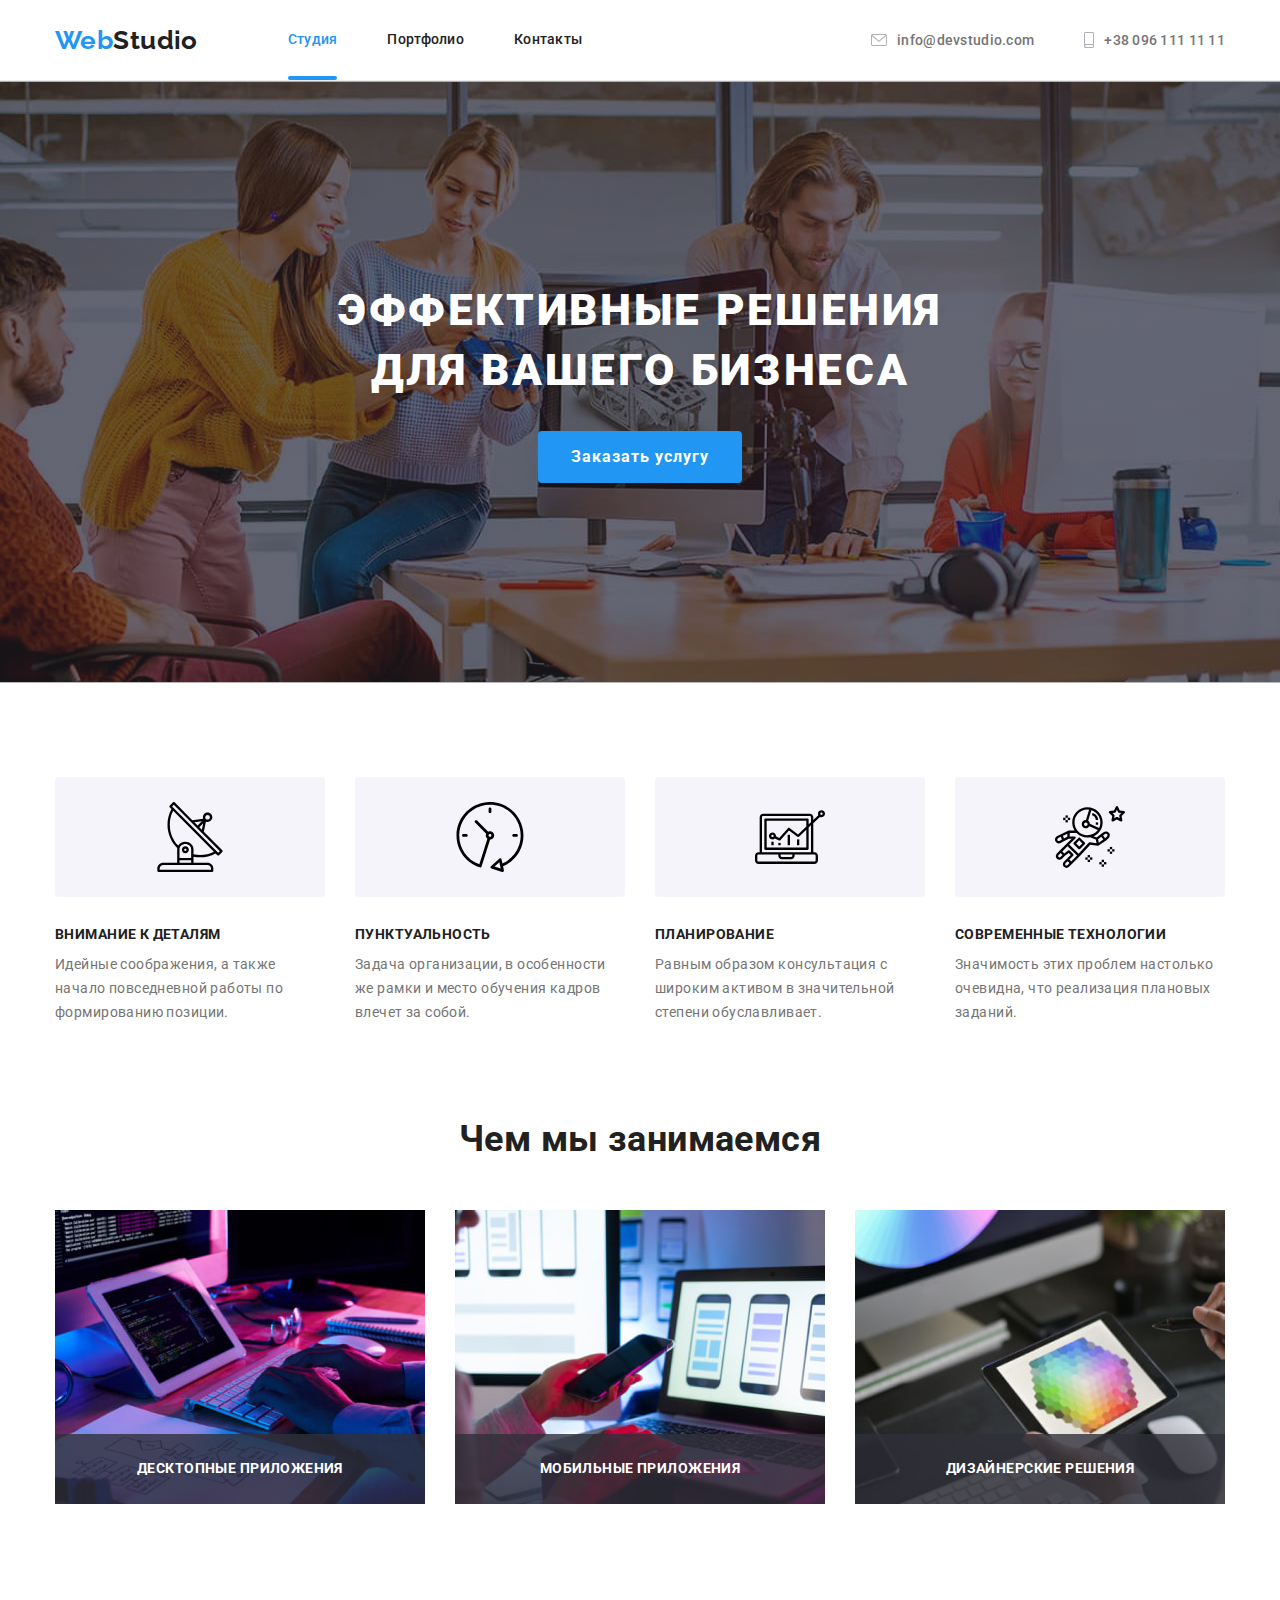
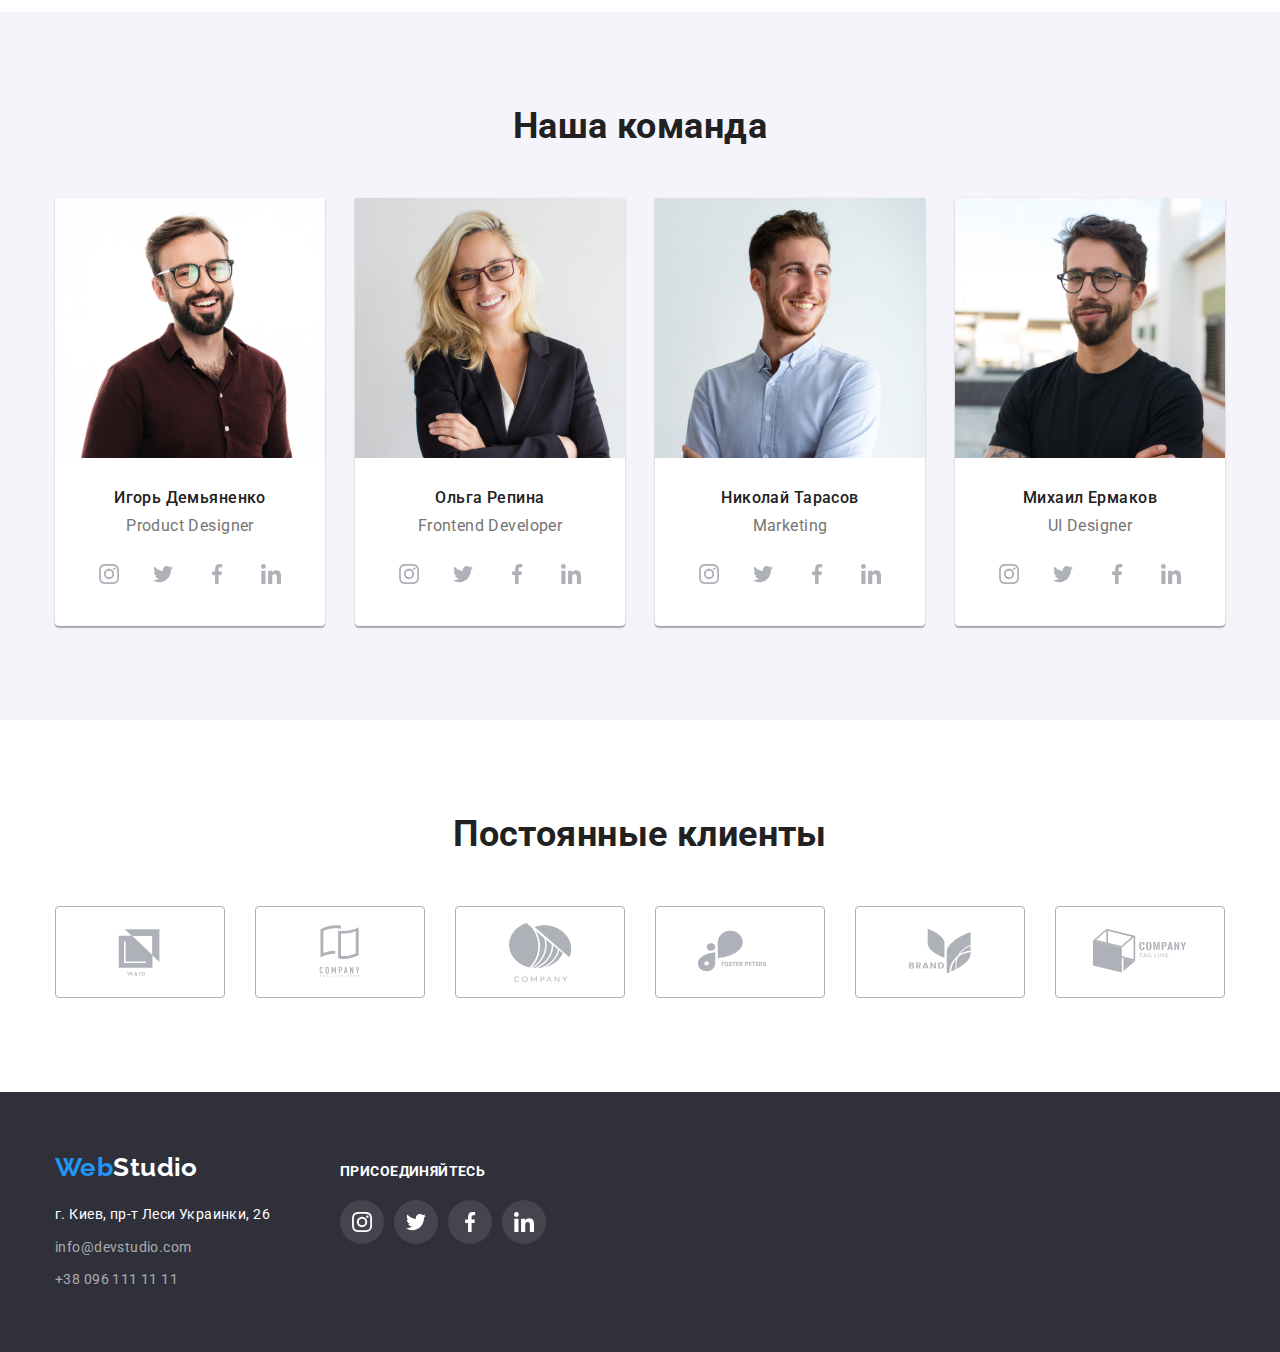
==== index.html @ e1a00e87 "Initial commit" ====
<!DOCTYPE html>
<html lang="ru">
  <head>
    <meta charset="UTF-8" />
    <meta http-equiv="X-UA-Compatible" content="IE=edge" />
    <meta name="viewport" content="width=device-width, initial-scale=1.0" />
    <title lang="en">WebStudio</title>

    <link rel="preconnect" href="https://fonts.googleapis.com" />
    <link rel="preconnect" href="https://fonts.gstatic.com" crossorigin />
    <link
      href="https://fonts.googleapis.com/css2?family=Oleo+Script&family=Raleway:wght@700&family=Roboto:wght@400;500;700;900&display=swap"
      rel="stylesheet"
    />
    <link
      rel="stylesheet"
      href="https://cdnjs.cloudflare.com/ajax/libs/modern-normalize/1.0.0/modern-normalize.min.css"
    />
    <link rel="stylesheet" href="./css/styles.css" />
  </head>
  <body class="page">
    <!----------------------------navigation---------------------------->
    <header class="header">
      <div class="container heder-container">
        <nav class="main-nav">
          <a class="logo slide-bck-center" href="./index.html">
            Web<span class="logo-nav">Studio</span></a
          >
          <ul class="site-nav">
            <li class="item">
              <a class="link current" href="./index.html">Студия</a>
            </li>
            <li class="item">
              <a class="link" href="./portfolio.html">Портфолио</a>
            </li>
            <li class="item">
              <a class="link" href="">Контакты</a>
            </li>
          </ul>
        </nav>

        <ul class="auth-nav">
          <li class="item">
            <a class="list" href="mailto:info@devstudio.com">
              <svg class="contact-icon" width="16" height="12">
                <use href="./images/sprite.svg#envelope"></use></svg
              >info@devstudio.com</a
            >
          </li>
          <li class="item">
            <a class="list" href="tel:380961111111">
              <svg class="contact-icon" width="10" height="16">
                <use href="./images/sprite.svg#smartphone"></use></svg
              >+38 096 111 11 11</a
            >
          </li>
        </ul>
      </div>
    </header>

    <main>
      <!--------------------------------hero---------------------------->
      <section class="hero">
        <h1 class="hero-title">Эффективные решения для вашего бизнеса</h1>
        <button class="button-primary" type="button" data-modal-open>Заказать услугу</button>
        <div class="backdrop is-hidden" data-modal>
          <div class="modal-wraper">
            <button class="modal-btn" data-modal-close>
              <svg class="modal-icon" width="18" height="18">
                <use href="./images/sprite.svg#modal-icon"></use>
              </svg>
            </button>
            <!-- <form class="modal-form" action=""></form> -->
          </div>
        </div>
      </section>
      <!------------------------------ особенности ---------------->
      <section class="section-specifics">
        <div class="container">
          <h2 class="visually-hidden">наши особенности</h2>
          <ul class="section-list">
            <li>
              <div class="specifics-card">
                <svg class="specifics-img" width="70" height="70">
                  <use href="./images/sprite.svg#antenna"></use>
                </svg>
              </div>
              <h3 class="section-title">Внимание к деталям</h3>
              <p class="text">
                Идейные соображения, а также начало повседневной работы по формированию позиции.
              </p>
            </li>
            <li>
              <div class="specifics-card">
                <svg class="specifics-img" width="70" height="70">
                  <use href="./images/sprite.svg#clock"></use>
                </svg>
              </div>
              <h3 class="section-title">Пунктуальность</h3>
              <p class="text">
                Задача организации, в особенности же рамки и место обучения кадров влечет за собой.
              </p>
            </li>
            <li>
              <div class="specifics-card">
                <svg class="specifics-img" width="70" height="70">
                  <use href="./images/sprite.svg#diagram"></use>
                </svg>
              </div>
              <h3 class="section-title">Планирование</h3>
              <p class="text">
                Равным образом консультация с широким активом в значительной степени обуславливает.
              </p>
            </li>
            <li>
              <div class="specifics-card">
                <svg class="specifics-img" width="70" height="70">
                  <use href="./images/sprite.svg#astronaut"></use>
                </svg>
              </div>
              <h3 class="section-title">Современные технологии</h3>
              <p class="text">
                Значимость этих проблем настолько очевидна, что реализация плановых заданий.
              </p>
            </li>
          </ul>
        </div>
      </section>
      <!---------------------------section "чим займаємось"---------------->
      <section class="section">
        <div class="container">
          <h2 class="title">Чем мы занимаемся</h2>

          <ul class="item-gallery">
            <li class="li-gallery">
              <img
                src="./images/what-are-we-doing/box-1.jpg"
                alt="внимательная работа"
                width="370"
                height="294"
              />
              <p class="caption">Десктопные приложения</p>
            </li>
            <li class="li-gallery">
              <img
                src="./images/what-are-we-doing/box-2.jpg"
                alt="планирование"
                width="370"
                height="294"
              />
              <p class="caption">Мобильные приложения</p>
            </li>
            <li class="li-gallery">
              <img
                src="./images/what-are-we-doing/box-3.jpg"
                alt="Современные технологии"
                width="370"
                height="294"
              />
              <p class="caption">Дизайнерские решения</p>
            </li>
          </ul>
        </div>
      </section>
      <!-------------------------------section team--------------------------->
      <section class="section-team">
        <div class="container">
          <h2 class="title">Наша команда</h2>
          <ul class="team-list">
            <li class="team-item">
              <img
                class="img"
                src="./images/team/product-designer.jpg"
                alt="дизайнер продукта"
                width="270"
                height="260"
              />
              <div class="team-text">
                <h3 class="team">Игорь Демьяненко</h3>
                <p class="text" lang="en">Product Designer</p>
                <ul class="socials-list">
                  <li class="socials-item">
                    <a
                      class="socials-link"
                      href=""
                      target="_blank"
                      rel="noopener noreferrer"
                      aria-label="иконка instagram"
                    >
                      <svg class="socials-icon" width="20" height="20">
                        <use href="./images/sprite.svg#instagram"></use>
                      </svg>
                    </a>
                  </li>
                  <li class="socials-item">
                    <a
                      class="socials-link"
                      href=""
                      rel="noopener noreferrer"
                      aria-label="иконка twitter"
                    >
                      <svg class="socials-icon" width="20" height="20">
                        <use href="./images/sprite.svg#twitter"></use>
                      </svg>
                    </a>
                  </li>
                  <li class="socials-item">
                    <a
                      class="socials-link"
                      href=""
                      rel="noopener noreferrer"
                      aria-label="иконка facebook"
                    >
                      <svg class="socials-icon" width="20" height="20">
                        <use href="./images/sprite.svg#facebook"></use>
                      </svg>
                    </a>
                  </li>
                  <li class="socials-item">
                    <a
                      class="socials-link"
                      href=""
                      rel="noopener noreferrer"
                      aria-label="иконка linkedin"
                    >
                      <svg class="socials-icon" width="20" height="20">
                        <use href="./images/sprite.svg#linkedin"></use>
                      </svg>
                    </a>
                  </li>
                </ul>
              </div>
            </li>
            <li class="team-item">
              <img
                class="img"
                src="./images/team/frontend-developer.jpg"
                alt="фронтенд-разработчик"
                width="270"
                height="260"
              />
              <div class="team-text">
                <h3 class="team">Ольга Репина</h3>
                <p class="text" lang="en">Frontend Developer</p>
                <ul class="socials-list">
                  <li class="socials-item">
                    <a
                      class="socials-link"
                      href=""
                      target="_blank"
                      rel="noopener noreferrer"
                      aria-label="иконка instagram"
                    >
                      <svg class="socials-icon" width="20" height="20">
                        <use href="./images/sprite.svg#instagram"></use>
                      </svg>
                    </a>
                  </li>
                  <li class="socials-item">
                    <a
                      class="socials-link"
                      href=""
                      rel="noopener noreferrer"
                      aria-label="иконка twitter"
                    >
                      <svg class="socials-icon" width="20" height="20">
                        <use href="./images/sprite.svg#twitter"></use>
                      </svg>
                    </a>
                  </li>
                  <li class="socials-item">
                    <a
                      class="socials-link"
                      href=""
                      rel="noopener noreferrer"
                      aria-label="иконка facebook"
                    >
                      <svg class="socials-icon" width="20" height="20">
                        <use href="./images/sprite.svg#facebook"></use>
                      </svg>
                    </a>
                  </li>
                  <li class="socials-item">
                    <a
                      class="socials-link"
                      href=""
                      rel="noopener noreferrer"
                      aria-label="иконка linkedin"
                    >
                      <svg class="socials-icon" width="20" height="20">
                        <use href="./images/sprite.svg#linkedin"></use>
                      </svg>
                    </a>
                  </li>
                </ul>
              </div>
            </li>
            <li class="team-item">
              <img
                class="img"
                src="./images/team/marketing.jpg"
                alt="маркетолог"
                width="270"
                height="260"
              />
              <div class="team-text">
                <h3 class="team">Николай Тарасов</h3>
                <p class="text" lang="en">Marketing</p>
                <ul class="socials-list">
                  <li class="socials-item">
                    <a
                      class="socials-link"
                      href=""
                      target="_blank"
                      rel="noopener noreferrer"
                      aria-label="иконка instagram"
                    >
                      <svg class="socials-icon" width="20" height="20">
                        <use href="./images/sprite.svg#instagram"></use>
                      </svg>
                    </a>
                  </li>
                  <li class="socials-item">
                    <a
                      class="socials-link"
                      href=""
                      rel="noopener noreferrer"
                      aria-label="иконка twitter"
                    >
                      <svg class="socials-icon" width="20" height="20">
                        <use href="./images/sprite.svg#twitter"></use>
                      </svg>
                    </a>
                  </li>
                  <li class="socials-item">
                    <a
                      class="socials-link"
                      href=""
                      rel="noopener noreferrer"
                      aria-label="иконка facebook"
                    >
                      <svg class="socials-icon" width="20" height="20">
                        <use href="./images/sprite.svg#facebook"></use>
                      </svg>
                    </a>
                  </li>
                  <li class="socials-item">
                    <a
                      class="socials-link"
                      href=""
                      rel="noopener noreferrer"
                      aria-label="иконка linkedin"
                    >
                      <svg class="socials-icon" width="20" height="20">
                        <use href="./images/sprite.svg#linkedin"></use>
                      </svg>
                    </a>
                  </li>
                </ul>
              </div>
            </li>
            <li class="team-item">
              <img
                class="img"
                src="./images/team/ul-designer.jpg"
                alt="дизайнер"
                width="270"
                height="260"
              />
              <div class="team-text">
                <h3 class="team">Михаил Ермаков</h3>
                <p class="text" lang="en">UI Designer</p>
                <ul class="socials-list">
                  <li class="socials-item">
                    <a
                      class="socials-link"
                      href=""
                      target="_blank"
                      rel="noopener noreferrer"
                      aria-label="иконка instagram"
                    >
                      <svg class="socials-icon" width="20" height="20">
                        <use href="./images/sprite.svg#instagram"></use>
                      </svg>
                    </a>
                  </li>
                  <li class="socials-item">
                    <a
                      class="socials-link"
                      href=""
                      rel="noopener noreferrer"
                      aria-label="иконка twitter"
                    >
                      <svg class="socials-icon" width="20" height="20">
                        <use href="./images/sprite.svg#twitter"></use>
                      </svg>
                    </a>
                  </li>
                  <li class="socials-item">
                    <a
                      class="socials-link"
                      href=""
                      rel="noopener noreferrer"
                      aria-label="иконка facebook"
                    >
                      <svg class="socials-icon" width="20" height="20">
                        <use href="./images/sprite.svg#facebook"></use>
                      </svg>
                    </a>
                  </li>
                  <li class="socials-item">
                    <a
                      class="socials-link"
                      href=""
                      rel="noopener noreferrer"
                      aria-label="иконка linkedin"
                    >
                      <svg class="socials-icon" width="20" height="20">
                        <use href="./images/sprite.svg#linkedin"></use>
                      </svg>
                    </a>
                  </li>
                </ul>
              </div>
            </li>
          </ul>
        </div>
      </section>
      <!------------------------- Постінй КЛІЄНТИ --------------->
      <section class="section-partners">
        <div class="container">
          <p class="title">Постоянные клиенты</p>

          <ul class="list company">
            <li class="partners">
              <a
                class="company-link"
                href=""
                target="_blank"
                rel="noopener noreferrer"
                aria-label="иконка YA & CO"
              >
                <svg class="socials-icon" width="106" height="60">
                  <use href="./images/sprite.svg#ya-co"></use>
                </svg>
              </a>
            </li>
            <li class="partners">
              <a
                class="company-link"
                href=""
                target="_blank"
                rel="noopener noreferrer"
                aria-label="иконка companu"
              >
                <svg class="socials-icon" width="106" height="60">
                  <use href="./images/sprite.svg#company"></use>
                </svg>
              </a>
            </li>
            <li class="partners">
              <a
                class="company-link"
                href=""
                target="_blank"
                rel="noopener noreferrer"
                aria-label="иконка foster-peters"
              >
                <svg class="socials-icon" width="106" height="60">
                  <use href="./images/sprite.svg#group"></use>
                </svg>
              </a>
            </li>
            <li class="partners">
              <a
                class="company-link"
                href=""
                target="_blank"
                rel="noopener noreferrer"
                aria-label="иконка brand"
              >
                <svg class="socials-icon" width="106" height="60">
                  <use href="./images/sprite.svg#foster-peters"></use>
                </svg>
              </a>
            </li>
            <li class="partners">
              <a
                class="company-link"
                href=""
                target="_blank"
                rel="noopener noreferrer"
                aria-label="иконка company-tag-line"
              >
                <svg class="socials-icon" width="106" height="60">
                  <use href="./images/sprite.svg#brand"></use>
                </svg>
              </a>
            </li>
            <li class="partners">
              <a
                class="company-link"
                href=""
                target="_blank"
                rel="noopener noreferrer"
                aria-label="иконка instagram"
              >
                <svg class="socials-icon" width="106" height="60">
                  <use href="./images/sprite.svg#company-tag-line"></use>
                </svg>
              </a>
            </li>
          </ul>
        </div>
      </section>
    </main>
    <!-----------------------------------footer--------------------------->
    <footer class="footer">
      <div class="container footer-container">
        <div>
          <a class="logo" href="./index.html"> Web<span class="logo-footer">Studio</span></a>
          <address>г. Киев, пр-т Леси Украинки, 26</address>
          <ul class="list-footer">
            <li><a class="list" href="mailto:info@devstudio.com">info@devstudio.com</a></li>
            <li><a class="list" href="tel:380961111111">+38 096 111 11 11</a></li>
          </ul>
        </div>

        <div class="conect">
          <p class="footer-text">присоединяйтесь</p>
          <ul class="footer-socials list">
            <li class="socials">
              <a
                class="footer-link"
                href=""
                target="_blank"
                rel="noopener noreferrer"
                aria-label="иконка instagram"
              >
                <svg class="socials-icon" width="20" height="20">
                  <use href="./images/sprite.svg#instagram"></use>
                </svg>
              </a>
            </li>
            <li class="socials">
              <a
                class="footer-link"
                href=""
                target="_blank"
                rel="noopener noreferrer"
                aria-label="иконка twitter"
              >
                <svg class="socials-icon" width="20" height="20">
                  <use href="./images/sprite.svg#twitter"></use>
                </svg>
              </a>
            </li>
            <li class="socials">
              <a
                class="footer-link"
                href=""
                target="_blank"
                rel="noopener noreferrer"
                aria-label="иконка facebook"
              >
                <svg class="socials-icon" width="20" height="20">
                  <use href="./images/sprite.svg#facebook"></use>
                </svg>
              </a>
            </li>
            <li class="socials">
              <a
                class="footer-link"
                href=""
                target="_blank"
                rel="noopener noreferrer"
                aria-label="иконка linkedin"
              >
                <svg class="socials-icon" width="20" height="20">
                  <use href="./images/sprite.svg#linkedin"></use>
                </svg>
              </a>
            </li>
          </ul>
        </div>
      </div>
    </footer>

    <script src="./js/modal.js"></script>
  </body>
</html>
---- css/styles.css ----
:root {
  --primary-text-calor: #757575;
  --title-text-calor: #212121;
  --accent-color: #2196f3;
  --primary-white-color: #ffffff;
  --color-bg-hero: #2f303a;
  --icon: #afb1b8;
  --icon-last: #ffffff;
}

body {
  font-family: Roboto, serif;
  background-color: var(--primary-white-color);
  color: var(--primary-text-calor);
  font-size: 14px;
  line-height: 1.71;
  /* or 24px */
  letter-spacing: 0.03em;
}

.container {
  width: 1200px;
  padding-left: 15px;
  padding-right: 15px;
  margin-left: auto;
  margin-right: auto;
}

h1,
h2,
h3,
h4,
h5,
h6,
p {
  margin-top: 0px;
  margin-bottom: 0px;
}
.visually-hidden {
  position: absolute;
  width: 1px;
  height: 1px;
  margin: -1px;
  border: 0;
  padding: 0;

  white-space: nowrap;
  clip-path: inset(100%);
  clip: rect(0 0 0 0);
  overflow: hidden;
}
img {
  display: block;
  max-width: 100%;
}
button {
  font-family: inherit;
  font-weight: 500;
  font-size: 16px;
  line-height: 1.62;
  text-align: center;
  letter-spacing: 0.03em;
  color: var(--title-text-calor);
}

.section {
  margin-left: auto;
  margin-right: auto;
  padding-top: 94px;
  padding-bottom: 94px;
}
.title {
  color: var(--title-text-calor);
}

.link {
  color: var(--title-text-calor);
  text-decoration: none;
  list-style: none;
}
.link:hover,
.link:focus {
  color: var(--accent-color);

  transition: color 250ms ease-out;
}

/*------------------------------------logo-----------------------------*/
.header {
  max-width: 1600px;
  margin-left: auto;
  margin-right: auto;
  border-bottom: 1px solid#ECECEC;
}
.heder-container {
  display: flex;
  align-items: center;
}
.main-nav {
  display: flex;
  align-items: center;
}

.link.current {
  position: relative;
}

.link.current::after {
  position: absolute;
  bottom: 0px;
  left: 0px;
  content: '';
  display: block;
  width: 100%;
  height: 4px;
  border-radius: 2px;
  background-color: var(--accent-color);
}

.logo {
  margin-right: 90px;

  color: var(--accent-color);
  font-family: 'Raleway';
  font-weight: 700;
  font-size: 26px;
  line-height: 1.19;
  text-decoration: none;
}
.logo-nav {
  color: var(--title-text-calor);
}
/*------------------------------site-nav list--------------------------*/

.site-nav,
.auth-nav {
  display: flex;
  padding-left: 0px;
  margin-top: 0px;
  margin-bottom: 0px;
  list-style: none;
}

.site-nav .item + .item {
  margin-left: 50px;
}
.site-nav .link {
  display: block;
  padding-top: 32px;
  padding-bottom: 32px;
  transition: color 250ms cubic-bezier(0.4, 0, 0.2, 1);
}

.auth-nav {
  margin-left: auto;
}

.auth-nav .list {
  display: block;
  padding-top: 32px;
  padding-bottom: 32px;
}

.auth-nav .item + .item {
  margin-left: 50px;
}

.site-nav .link.current {
  color: var(--accent-color);
}

.site-nav,
.link {
  font-weight: 500;
  font-size: 14px;
  line-height: 1.14;
  letter-spacing: 0.02em;
}
/*------------------------------auth-nav list------------------------*/

.auth-nav .list {
  display: flex;
  align-items: center;
  margin-top: 0px;
  margin-bottom: 0px;

  align-items: center;
  font-weight: 500;
  line-height: 16px;
  letter-spacing: 0.02em;
  color: var(--primary-text-calor);
}

.list:hover,
.list:focus {
  color: var(--accent-color);

  transition: color 250ms ease-out;
}

.list:hover .contact-icon,
.list:focus .contact-icon {
  fill: var(--accent-color);

  transition: color 250ms;
}

.contact-heder {
  display: flex;
  align-items: center;
}
.contact-heder:hover,
.contact-heder:focus {
  fill: var(--accent-color);
}

.contact-icon {
  fill: var(--icon);
  margin-right: 10px;
  transition: fill 250ms cubic-bezier(0.4, 0, 0.2, 1);
}

/*-----------------------------------"hero"----------------------------*/
.hero {
  max-width: 1600px;
  background-image: linear-gradient(rgba(47, 48, 58, 0.4), rgba(47, 48, 58, 0.4)),
    url(../images/hero-fon.jpg);
  background-repeat: no-repeat;

  background-position: center;
  margin-left: auto;
  margin-right: auto;

  /* background-color: var(--color-bg-hero); */
  padding-top: 200px;
  padding-bottom: 200px;
  text-align: center;
}

.hero-title {
  margin-left: auto;
  margin-right: auto;
  width: 700px;
  margin-bottom: 30px;

  color: var(--primary-white-color);
  font-weight: 900;
  font-size: 44px;
  line-height: 1.36;
  letter-spacing: 0.06em;
  text-transform: uppercase;
}

.button-primary {
  border: 1px solid transparent;
  border-radius: 4px;
  padding: 10px 32px;
  display: inline-block;
  min-width: 200px;

  font-style: 400;
  font-weight: 700;
  line-height: 1.88;
  letter-spacing: 0.06em;
  cursor: pointer;

  background-color: var(--accent-color);
  color: var(--primary-white-color);
}

.button-primary:hover,
.button-primary:focus {
  background-color: rgba(24, 140, 232, 100%);
}

/* -----------------------------------MODAL FORM-------------------------------- */
.backdrop {
  position: fixed;
  top: 0;
  left: 0;
  width: 100%;
  height: 100%;
  z-index: 10;

  background-color: rgba(0, 0, 0, 0.2);
  transition: opacity 500ms cubic-bezier(0.4, 0, 0.2, 1),
    visibility 500ms cubic-bezier(0.4, 0, 0.2, 1);
}

.backdrop.is-hidden {
  opacity: 0;
  pointer-events: none;
  visibility: hidden;
}

.modal-wraper {
  position: absolute;
  transform: translate(-50%, -50%);
  top: 50%;
  left: 50%;

  background-color: var(--primary-white-color);
  width: 528px;
  height: 581px;
  box-shadow: 0px 1px 3px rgba(0, 0, 0, 0.12), 0px 1px 1px rgba(0, 0, 0, 0.14),
    0px 2px 1px rgba(0, 0, 0, 0.2);
  border-radius: 4px;
}

.modal-btn {
  display: flex;
  justify-content: center;
  align-items: center;
  position: absolute;
  top: 8px;
  right: 8px;
  width: 30px;
  height: 30px;

  border-radius: 50%;
  cursor: pointer;
  background-color: transparent;
  border: 1px solid rgba(0, 0, 0, 0.1);
  fill: #000000;
}

.backdrop.is-hidden .modal-wraper {
  transform: translate(-50%, -50%) scale(0.4);
  opacity: 0;
  transition: 250ms;
}

.backdrop.modal-wraper {
  transform: translate(-50%, -50%) scale(1);
  opacity: 1;
  transition: 250ms;
}

.rotate-scale-up {
  -webkit-animation: rotate-scale-up 0.65s linear both;
  animation: rotate-scale-up 0.65s linear both;
}

.modal-wraper {
  transform: translate(-50%, -50%) scale(1);
}

/* ---------------------------------saction "особенности"------------------------ */

.section-partners {
  max-width: 1600px;
  margin-left: auto;
  margin-right: auto;
  padding-top: 94px;
  padding-bottom: 94px;
}
.specifics-card {
  display: flex;
  justify-content: center;
  align-items: center;
  height: 120px;
  background-color: #f5f4fa;
  border-radius: 4px;
  margin-bottom: 30px;
}

.specifics-list:not(:last-child) {
  margin-right: 30px;
}

/*--------------------------------------- ICON up--------------------------- */

.section-specifics {
  padding-top: 94px;
}
.section-list {
  display: flex;
  padding-left: 0px;
  padding-right: 0px;

  list-style: none;
  margin-top: 0px;
  margin-bottom: 0px;
}
.section-list li {
  width: 270px;
}

.section-list li + li {
  margin-left: 30px;
}
.section-title {
  margin-bottom: 10px;

  color: var(--title-text-calor);
  font-weight: 700;
  font-size: 14px;
  line-height: 1.14;
  text-transform: uppercase;
}
/*----------------------------section "чим займаємось"--------------------*/
.item-gallery {
  display: flex;
  justify-content: center;
  list-style: none;
  padding-left: 0px;
}

.item-gallery li:not(:last-child) {
  margin-right: 30px;
}

.li-gallery {
  position: relative;
}

.caption {
  position: absolute;
  left: 0;
  bottom: 0;

  display: flex;
  align-items: center;
  justify-content: center;

  width: 100%;
  height: 70px;
  font-weight: 700;
  line-height: 1.14;
  text-transform: uppercase;

  color: #fff;
  background-color: rgba(47, 48, 58, 0.8);
}

.gallery .img {
  position: relative;
}

/*-------------------------------section "team"------------------------ */

.section-team {
  max-width: 1600px;
  margin-left: auto;
  margin-right: auto;
  padding-top: 94px;
  padding-bottom: 94px;
  background-color: #f5f4fa;
}

.title {
  margin-bottom: 50px;

  font-weight: 700;
  font-size: 36px;
  line-height: 1.16;
  text-align: center;
}
.team-list {
  display: flex;
  list-style: none;
  margin-top: 0px;
  margin-bottom: 0px;
  padding-left: 0px;
}

.team-list .team-item {
  width: 270px;
  background: var(--primary-white-color);

  box-shadow: 0px 1px 3px rgba(0, 0, 0, 0.12), 0px 1px 1px rgba(0, 0, 0, 0.14),
    0px 2px 1px rgba(0, 0, 0, 0.2);
  border-radius: 0px 0px 4px 4px;
}

.team-list .team-item + .team-item {
  margin-left: 30px;
}
.team-text {
  padding-top: 30px;
  padding-bottom: 30px;
}

.team {
  margin-bottom: 10px;
  color: var(--title-text-calor);
  font-weight: 500;
  font-size: 16px;
  line-height: 1.19;
  text-align: center;
}
.section-team .text {
  margin-bottom: 16px;

  font-size: 16px;
  line-height: 1.18;
  text-align: center;
}
/* ------------------------------ICON TEAM---------------------------------- */
.socials-list {
  padding: 0;
  display: flex;
  justify-content: center;
  align-items: center;
  list-style: none;
}
.socials-link {
  display: flex;
  justify-content: center;
  align-items: center;

  width: 44px;
  height: 44px;
  border-radius: 50%;
  transition: background-color 250ms cubic-bezier(0.4, 0, 0.2, 1);
}
.socials-item:not(:last-child) {
  margin-right: 10px;
}

.socials-link:hover,
.socials-link:focus {
  background-color: var(--accent-color);
}

.socials-link:hover .socials-icon,
.socials-link:focus .socials-icon {
  fill: var(--icon-last);
}
.socials-icon {
  fill: var(--icon);
  transition: fill 250ms cubic-bezier(0.4, 0, 0.2, 1);
}

/*------------------------- ПОСТОЯННЫЕ КЛИЕНТЫ -------------------------*/
.section-partners {
  max-width: 1600px;
  margin-left: auto;
  margin-right: auto;
  padding-top: 94px;
  padding-bottom: 94px;
}

.list.company {
  display: flex;
  justify-content: center;
  align-items: center;
}

.partners:not(:last-child) {
  margin-right: 30px;
}

.company-link {
  display: flex;
  justify-content: center;
  align-items: center;

  width: 170px;
  height: 92px;
  border: 1px solid var(--icon);
  border-radius: 4px;
  transition: border 250ms cubic-bezier(0.4, 0, 0.2, 1);
}

.company-link:hover .socials-icon,
.company-link:focus .socials-icon {
  fill: var(--accent-color);
}

.company-link:hover,
.company-link:focus {
  border: 1px solid var(--accent-color);
}

/*---------------------------------footer---------------------------------*/
.footer {
  max-width: 1600px;
  margin-left: auto;
  margin-right: auto;

  padding-top: 60px;
  padding-bottom: 60px;
  background-color: var(--color-bg-hero);
  color: var(--primary-white-color);
}

.footer .logo {
  display: block;
  margin-bottom: 20px;
  margin-right: 0px;
}

.logo-footer {
  margin-right: 0px;

  color: var(--primary-white-color);
}
address {
  font-style: normal;
  margin-bottom: 9px;
}

.list-footer,
.list {
  display: block;
  margin: 0px;
  padding: 0px;
  color: #ffffff99;
  list-style: none;
  text-decoration: none;

  transition: color 250ms cubic-bezier(0.4, 0, 0.2, 1);
}
.list-footer li:not(:last-child) {
  margin-bottom: 9px;
}

.footer-text {
  display: block;
  font-weight: 700;
  font-size: 14px;
  line-height: 1.14;
  letter-spacing: 0.03em;
  text-transform: uppercase;
  margin-bottom: 20px;
}

.footer-container {
  display: flex;
  align-items: baseline;
}
.conect {
  margin-left: 70px;
}

/*------------------------------ ICON FOOTER -----------------------------*/

.footer-socials {
  display: flex;
}

.footer-link {
  display: flex;
  justify-content: center;
  align-items: center;

  width: 44px;
  height: 44px;
  border-radius: 50%;
  background-color: rgba(255, 255, 255, 0.1);
  transition: background-color 250ms cubic-bezier(0.4, 0, 0.2, 1);
}

.footer-link:hover,
.footer-link:focus {
  background-color: var(--accent-color);
}

.footer .socials-icon {
  fill: var(--icon-last);
}
.socials:not(:last-child) {
  margin-right: 10px;
}

/* ---------------------------------------------------------------------- */
/*----------------------------------PORTFOLIO-----------------------------*/
.section {
  padding-top: 94px;
  padding-bottom: 94px;
}
/* -------------------------------buttoin filter---------------------------- */

.list.btn {
  justify-content: center;
  display: flex;
  padding: 0px;
  margin-top: 0px;
  margin-left: auto;
  margin-bottom: 50px;
  margin-right: auto;
}

.list.btn .btn + .btn {
  margin-left: 8px;
}

.button {
  padding: 6px 22px;
  border: none;
  border-radius: 4px;
  color: var(--title-text-calor);
  background-color: #f5f4fa;
  cursor: pointer;
  transition: background-color 250ms cubic-bezier(0.4, 0, 0.2, 1),
    color 250ms cubic-bezier(0.4, 0, 0.2, 1), box-shadow 250ms cubic-bezier(0.4, 0, 0.2, 1);
}

.button:hover,
.button:focus {
  color: var(--primary-white-color);
  background-color: var(--accent-color);
  box-shadow: 0px 3px 1px rgba(0, 0, 0, 0.1), 0px 1px 2px rgba(0, 0, 0, 0.08),
    0px 2px 2px rgba(0, 0, 0, 0.12);
}
/*-------------------------------------cards-------------------------*/

.list-cards .title-portfolio {
  color: var(--title-text-calor);
  font-weight: 700;
  font-size: 18px;
  line-height: 2;
  letter-spacing: 0.06em;
  cursor: pointer;
}
.list-cards {
  display: flex;
  flex-wrap: wrap;
  padding-left: 0px;
  margin-top: 0px;
  margin-bottom: 0px;
  list-style: none;
}
.card-text {
  border-right: 1px solid#EEEEEE;
  border-bottom: 1px solid#EEEEEE;
  border-left: 1px solid#EEEEEE;
  padding: 20px 24px;
}
.list-cards img {
  display: block;
}

.list-cards .item-card {
  width: 370px;
  margin-right: 30px;
  margin-bottom: 30px;
}

.img-link {
  display: block;
  text-decoration: none;
  transition: box-shadow 250ms cubic-bezier(0.4, 0, 0.2, 1);
}

.img-link:hover,
.img-link:focus {
  box-shadow: 0px 1px 1px rgba(0, 0, 0, 0.12), 0px 4px 4px rgba(0, 0, 0, 0.06),
    1px 4px 6px rgba(0, 0, 0, 0.16);
  cursor: pointer;
}

.item-card:nth-child(3n) {
  margin-right: 0px;
}

.item-card:nth-last-child(-n + 3) {
  margin-bottom: 0px;
}
.title-portfolio {
  margin-bottom: 4px;
  text-decoration: none;
}

.text-portfolio {
  color: var(--primary-text-calor);
}

.item-link {
  position: relative;
}

.card-overlay {
  position: relative;
  overflow: hidden;
}
.paragraph {
  font-size: 18px;
  line-height: 1.55;
  letter-spacing: 0.03em;
  color: #ffffff;

  padding: 63px 24px;
}

.text-overlay {
  position: absolute;
  left: 0;
  top: 0;
  width: 100%;
  height: 100%;

  font-size: 18px;
  line-height: 1.56;

  letter-spacing: 0.03em;

  color: #ffffff;

  color: var(--primary-white-color);
  background-color: rgba(33, 150, 243, 0.9);

  transform: translateY(100%);
  transition: transform 250ms cubic-bezier(0.4, 0, 0.2, 1);
}

.img-link:hover .text-overlay,
.img-link:focus .text-overlay {
  transform: translateY(0);
}
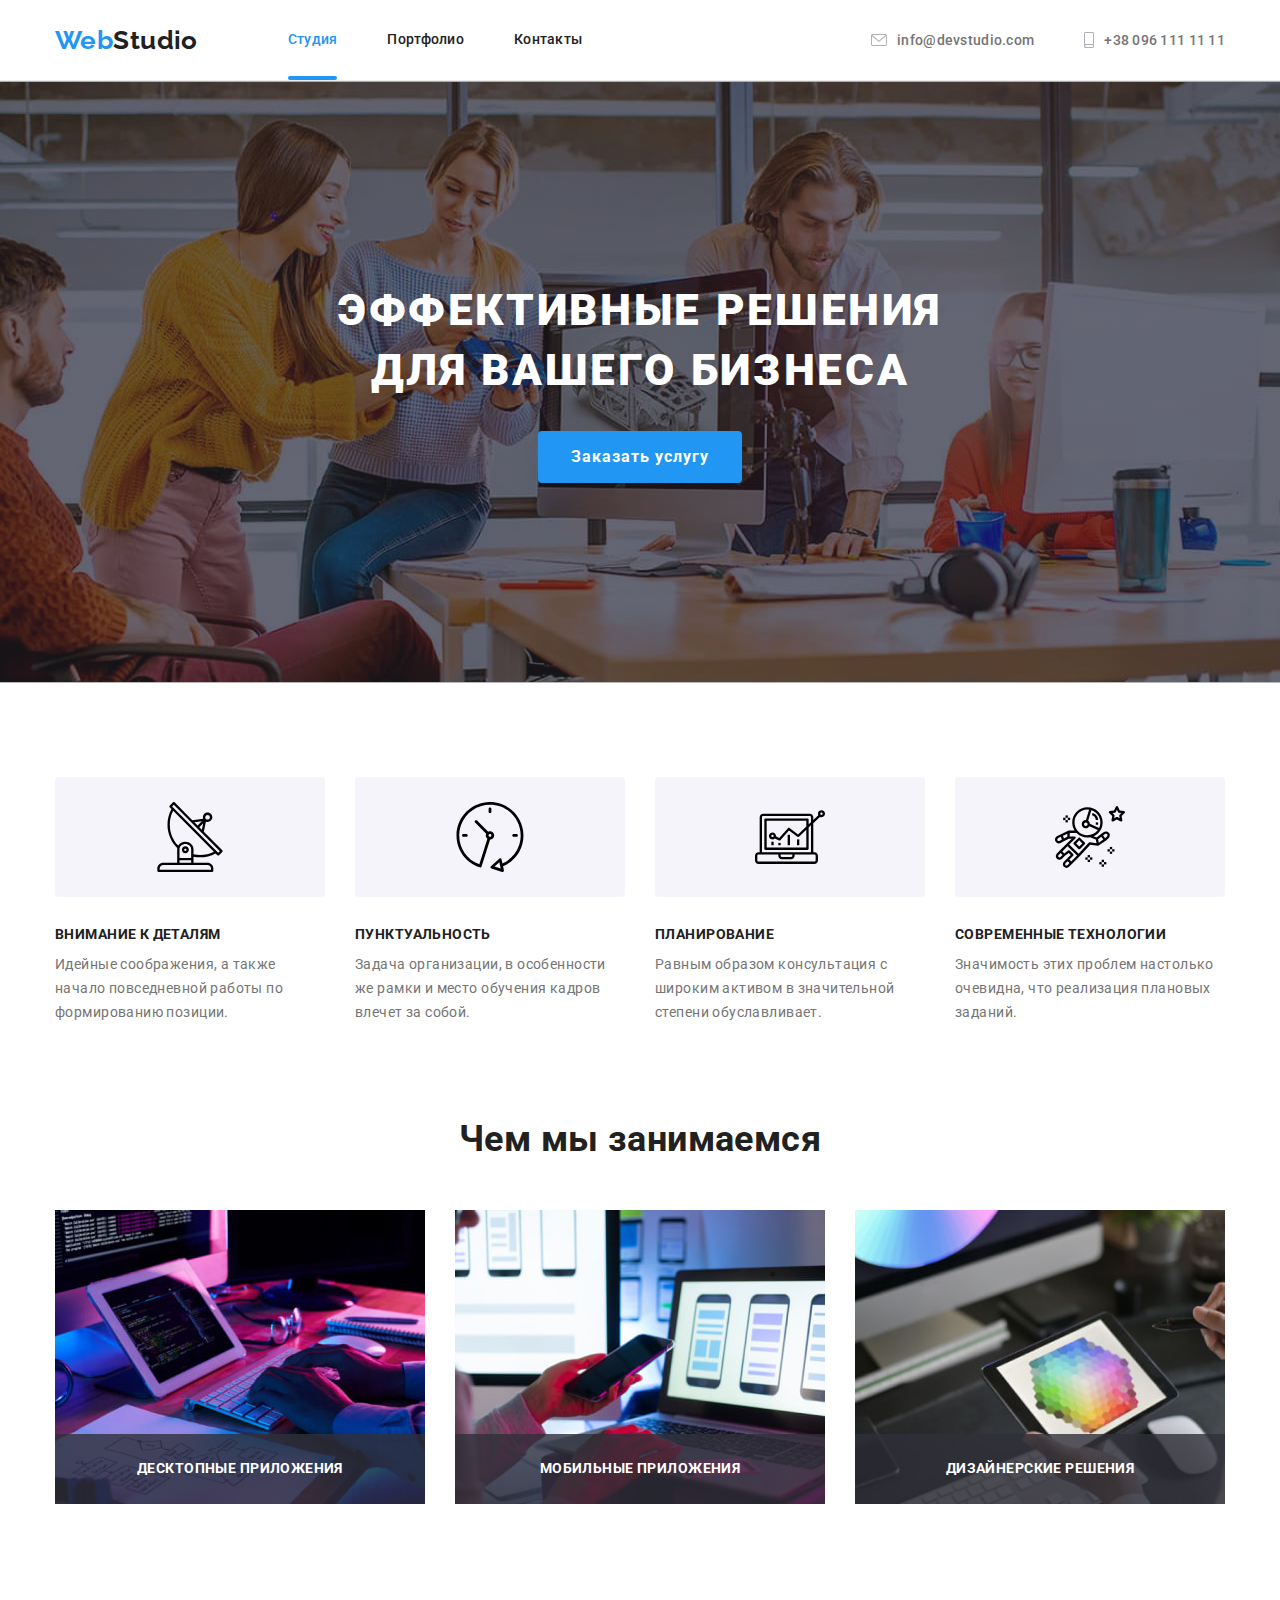
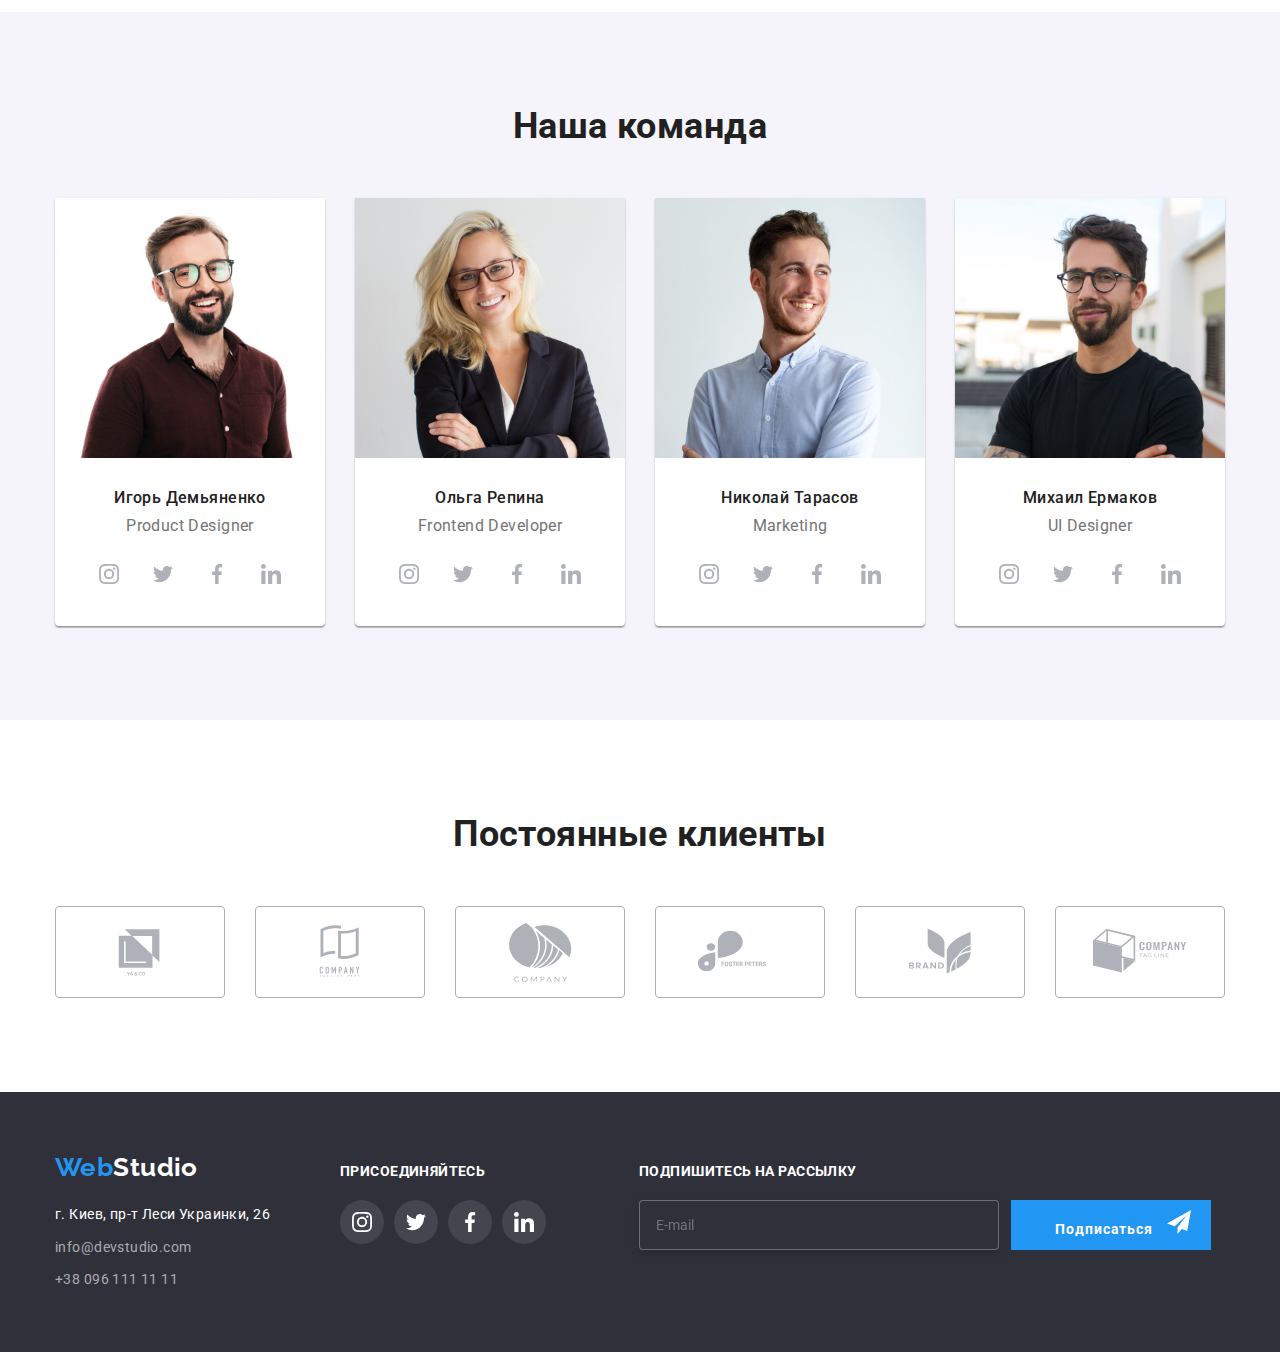
==== commit ed184539: "додає іконки в форму" ====
--- a/index.html
+++ b/index.html
@@ -70,7 +70,47 @@
                 <use href="./images/sprite.svg#modal-icon"></use>
               </svg>
             </button>
-            <!-- <form class="modal-form" action=""></form> -->
+            <form class="modal-form" action="">
+              <b class="modal-title">Оставьте свои данные, мы вам перезвоним</b>
+              <label class="form-groop">
+                <span class="form-title">Имя</span>
+                <input class="user-form" type="text" name="user-name" autofocus required />
+                <svg class="form-icon" width="18" height="18">
+                  <use href="./images/sprite.svg#person-form"></use>
+                </svg>
+              </label>
+              <label class="form-groop">
+                <span class="form-title">Телефон</span>
+                <input class="user-form" type="tel" name="user-phone" required />
+                <svg class="form-icon" width="18" height="18">
+                  <use href="./images/sprite.svg#phone-form"></use>
+                </svg>
+              </label>
+              <label class="form-groop">
+                <span class="form-title">Почта</span>
+                <input class="user-form" type="email" name="user-mail" required />
+                <svg class="form-icon" width="18" height="18">
+                  <use href="./images/sprite.svg#email-form"></use>
+                </svg>
+              </label>
+              <label for="user-message">
+                <span class="form-title">Комментарий</span>
+                <textarea
+                  class="form-message"
+                  name="user-message"
+                  rows="5"
+                  placeholder="Введите текст"
+                ></textarea>
+              </label>
+              <label class="form-checked">
+                <input class="checkbox" type="checkbox" name="" checked />
+                <svg class="custom-checkbox-icon" width="11" height="8">
+                  <use href="./images/sprite.svg#check-box"></use>
+                </svg>
+                Соглашаюсь с рассылкой и принимаю <a class="form-link" href="">Условия договора</a>
+              </label>
+              <button class="submit-form" type="submit">Отправить</button>
+            </form>
           </div>
         </div>
       </section>
@@ -583,6 +623,20 @@
             </li>
           </ul>
         </div>
+
+        <div class="footer-form">
+          <b class="mail">Подпишитесь на рассылку</b>
+          <label class="user-mail" for="user-mail">
+            <input class="email" type="email" placeholder="E-mail" />
+
+            <button class="submit" type="submit">
+              Подписаться
+              <svg class="footer-form-icon" width="24" height="24">
+                <use href="./images/sprite.svg#telegram"></use>
+              </svg>
+            </button>
+          </label>
+        </div>
       </div>
     </footer>
 
--- a/css/styles.css
+++ b/css/styles.css
@@ -195,7 +195,7 @@
 .list:focus {
   color: var(--accent-color);
 
-  transition: color 250ms ease-out;
+  transition: color 250ms cubic-bezier(0.4, 0, 0.2, 1);
 }
 
 .list:hover .contact-icon,
@@ -203,15 +203,6 @@
   fill: var(--accent-color);
 
   transition: color 250ms;
-}
-
-.contact-heder {
-  display: flex;
-  align-items: center;
-}
-.contact-heder:hover,
-.contact-heder:focus {
-  fill: var(--accent-color);
 }
 
 .contact-icon {
@@ -345,6 +336,125 @@
   transform: translate(-50%, -50%) scale(1);
 }
 
+/*-------------------------------------- FORM------------------------- */
+.form-groop {
+  position: relative;
+}
+
+.form-icon {
+  position: absolute;
+  left: 10px;
+  bottom: 20px;
+  fill: var(--title-text-calor);
+}
+
+.custom-checkbox-icon {
+  width: 16px;
+  height: 15px;
+  border-radius: 2px;
+  outline: 2px solid var(--accent-color);
+  outline-offset: -2px;
+  background-color: var(--accent-color);
+  fill: var(--icon-last);
+
+  transition: background-color 250ms cubic-bezier(0.4, 0, 0.2, 1);
+}
+
+.modal-form {
+  display: flex;
+  flex-direction: column;
+  padding: 40px;
+}
+
+.user-form {
+  width: 450px;
+  height: 40px;
+  margin-bottom: 10px;
+  transform: border 250ms cubic-bezier(0.4, 0, 0.2, 1);
+}
+
+.user-form:hover,
+.user-form:focus {
+  border: 1px solid var(--accent-color);
+  transition: 250ms cubic-bezier(0.4, 0, 0.2, 1);
+}
+
+.user-form:hover .form-icon,
+.user-form:focus .form-icon {
+  fill: var(--accent-color);
+  transition: 250ms cubic-bezier(0.4, 0, 0.2, 1);
+}
+
+.form-message {
+  display: block;
+  font-size: 12px;
+  line-height: 1.16;
+  letter-spacing: 0.01em;
+  width: 450px;
+  height: 120px;
+
+  text-align: left;
+  resize: none;
+
+  margin-bottom: 20px;
+  padding: 12px 16px;
+}
+
+.form-title {
+  display: block;
+  font-size: 12px;
+  line-height: 1.16;
+  letter-spacing: 0.01em;
+
+  text-align: left;
+
+  margin-bottom: 4px;
+}
+
+.modal-title {
+  font-weight: 700px;
+  font-size: 20px;
+  line-height: 1.15;
+  letter-spacing: 0.03em;
+  text-align: center;
+  color: var(--title-text-calor);
+
+  margin-bottom: 12px;
+}
+
+.form-checked {
+  margin-bottom: 30px;
+}
+
+.form-link {
+  color: var(--accent-color);
+}
+
+.submit-form {
+  width: 250px;
+  height: 50px;
+  margin: auto;
+  box-shadow: 0px 1px 3px rgba(0, 0, 0, 0.12), 0px 1px 1px rgba(0, 0, 0, 0.14),
+    0px 2px 1px rgba(0, 0, 0, 0.2);
+  border: none;
+  border-radius: 4px;
+  background-color: var(--accent-color);
+
+  font-weight: 700;
+  font-size: 16px;
+  line-height: 1.88;
+  letter-spacing: 0.06em;
+  color: var(--primary-white-color);
+  transition: background-color 250ms cubic-bezier(0.4, 0, 0.2, 1);
+}
+
+.submit-form:hover,
+.submit-form:focus {
+  background-color: rgba(24, 140, 232, 100%);
+}
+
+/*------------------------------------ modal icon ---------------------------*/
+
 /* ---------------------------------saction "особенности"------------------------ */
 
 .section-partners {
@@ -662,6 +772,78 @@
 }
 .socials:not(:last-child) {
   margin-right: 10px;
+}
+
+/* ---------------------------Підписатись--------------------------------- */
+.user-mail {
+  display: flex;
+  justify-content: center;
+  align-items: center;
+}
+
+.footer-form {
+  justify-content: center;
+  align-items: center;
+
+  margin-left: 93px;
+}
+
+.email {
+  width: 360px;
+  height: 50px;
+  padding-top: 15px;
+  padding-bottom: 15px;
+  padding-left: 16px;
+  color: var(--primary-white-color);
+  border: none;
+
+  box-sizing: border-box;
+  border: 1px solid rgba(255, 255, 255, 0.3);
+  filter: drop-shadow(0px 4px 4px rgba(0, 0, 0, 0.15));
+  border-radius: 4px;
+  transition: border 250ms cubic-bezier(0.4, 0, 0.2, 1);
+  background-color: var(--color-bg-hero);
+}
+
+.email:hover,
+.email:focus {
+  border: 1px solid var(--primary-white-color);
+  transition: 250ms;
+}
+
+.submit {
+  font-family: inherit;
+  color: var(--primary-white-color);
+  background-color: var(--accent-color);
+  font-weight: 700;
+  font-size: 14px;
+  line-height: 1.87;
+  letter-spacing: 0.06em;
+
+  border: none;
+
+  width: 200px;
+  height: 50px;
+  padding-top: 10px;
+  padding-bottom: 10px;
+  padding-left: 30px;
+
+  margin-left: 12px;
+}
+
+.footer-form-icon {
+  fill: var(--icon-last);
+  margin-left: 10px;
+}
+
+.mail {
+  display: block;
+  font-weight: 700;
+  font-size: 14px;
+  line-height: 1.14;
+  letter-spacing: 0.03em;
+  text-transform: uppercase;
+  margin-bottom: 20px;
 }
 
 /* ---------------------------------------------------------------------- */
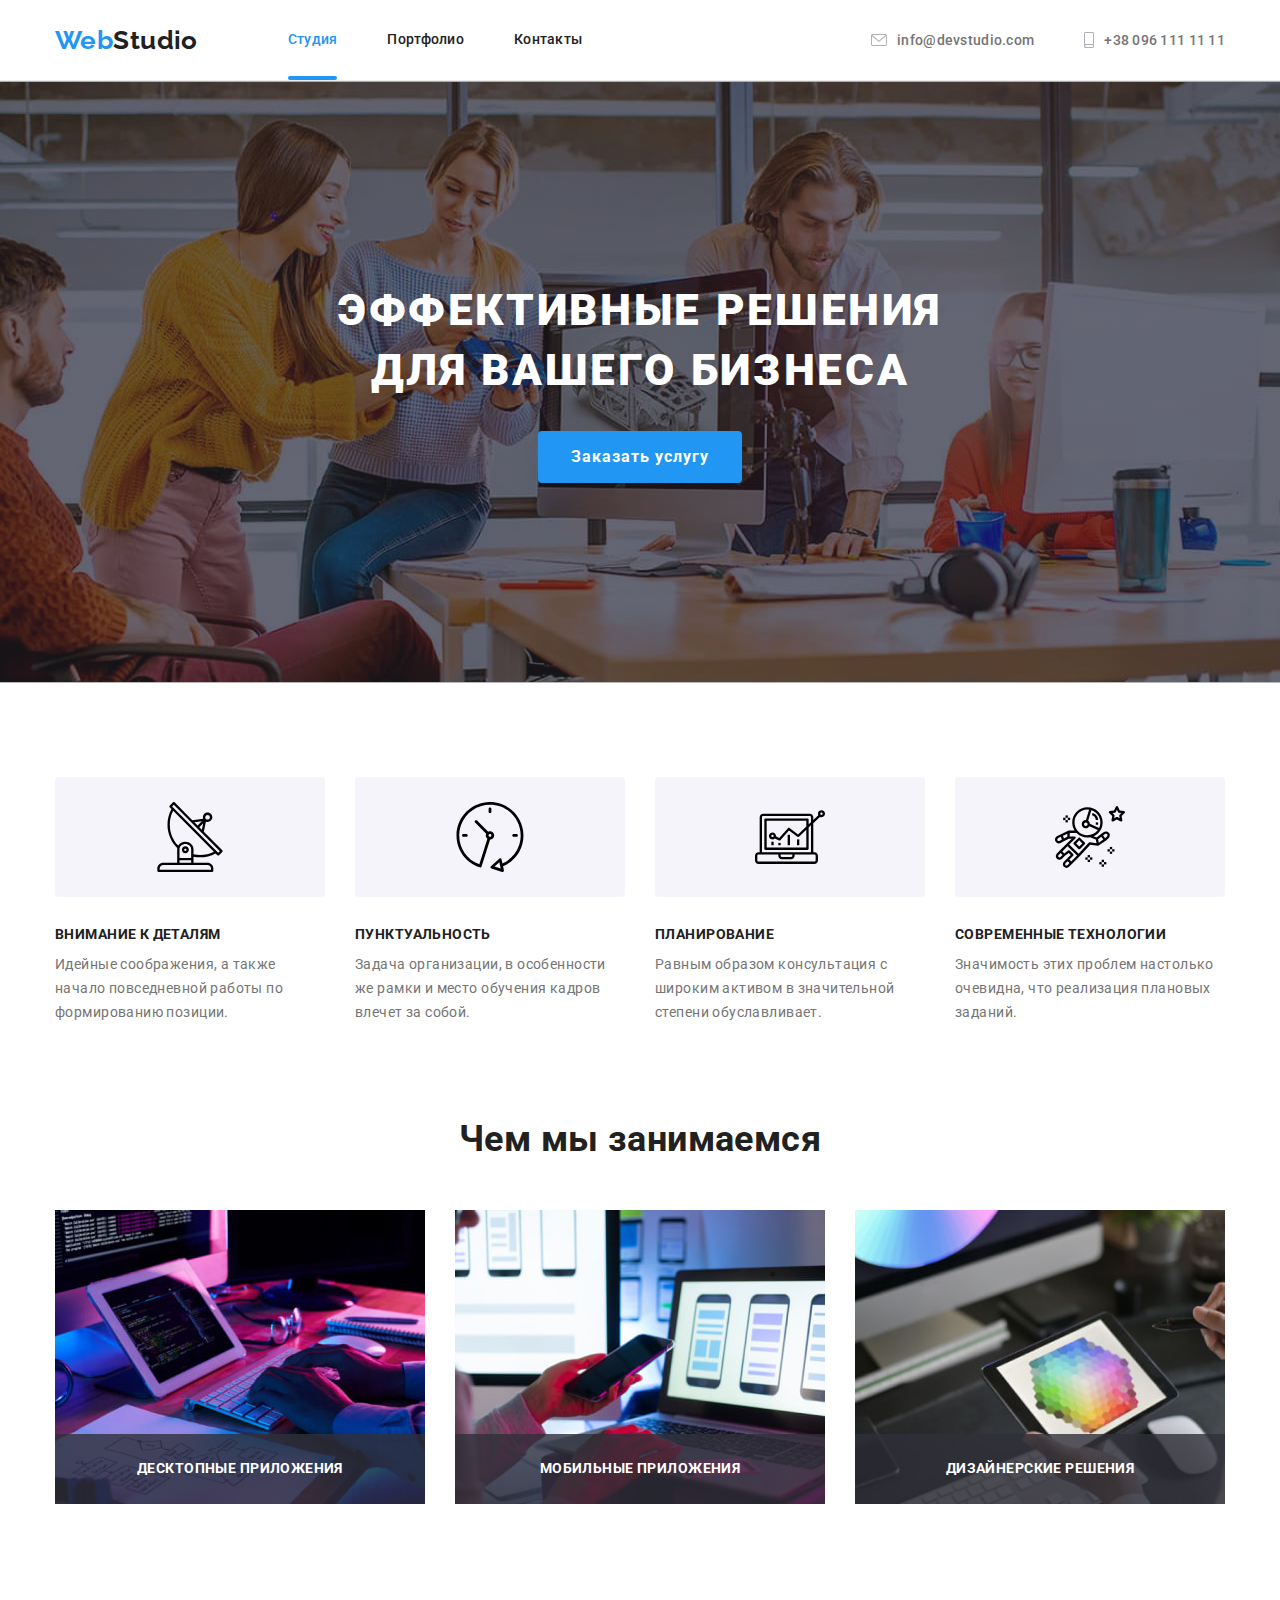
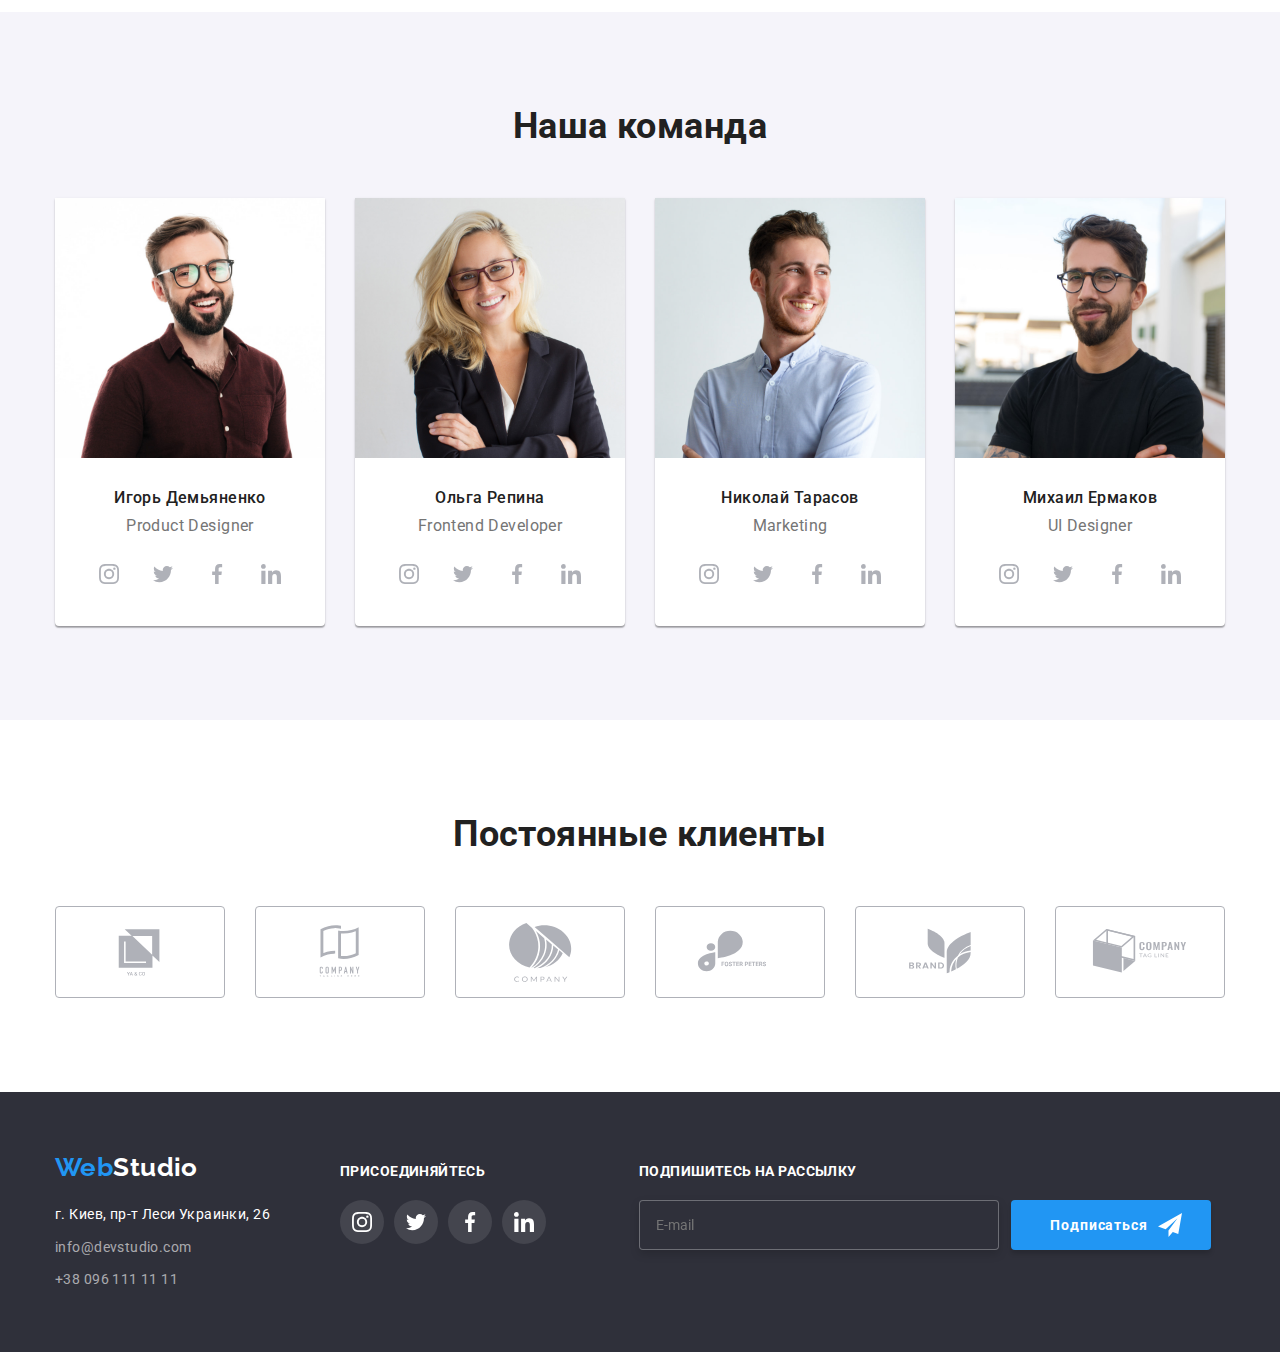
==== commit 8468b6fa: "Додає аніміцацію на кнопку підписатись" ====
--- a/index.html
+++ b/index.html
@@ -103,10 +103,12 @@
                 ></textarea>
               </label>
               <label class="form-checked">
-                <input class="checkbox" type="checkbox" name="" checked />
-                <svg class="custom-checkbox-icon" width="11" height="8">
-                  <use href="./images/sprite.svg#check-box"></use>
-                </svg>
+                <input class="checkbox visually-hidden" type="checkbox" name="" checked />
+                <span class="custom-checkbox">
+                  <svg class="custom-checkbox-icon" width="11" height="8">
+                    <use href="./images/sprite.svg#check-box"></use>
+                  </svg>
+                </span>
                 Соглашаюсь с рассылкой и принимаю <a class="form-link" href="">Условия договора</a>
               </label>
               <button class="submit-form" type="submit">Отправить</button>
@@ -631,9 +633,11 @@
 
             <button class="submit" type="submit">
               Подписаться
-              <svg class="footer-form-icon" width="24" height="24">
-                <use href="./images/sprite.svg#telegram"></use>
-              </svg>
+              <span class="submit-btn">
+                <svg class="footer-form-icon" width="24" height="24">
+                  <use href="./images/sprite.svg#telegram"></use>
+                </svg>
+              </span>
             </button>
           </label>
         </div>
--- a/css/styles.css
+++ b/css/styles.css
@@ -313,6 +313,12 @@
   background-color: transparent;
   border: 1px solid rgba(0, 0, 0, 0.1);
   fill: #000000;
+  transition: fill 250ms cubic-bezier(0.4, 0, 0.2, 1);
+}
+
+.modal-btn:hover,
+.modal-btn:focus {
+  fill: var(--accent-color);
 }
 
 .backdrop.is-hidden .modal-wraper {
@@ -339,6 +345,11 @@
 /*-------------------------------------- FORM------------------------- */
 .form-groop {
   position: relative;
+}
+.form-checked {
+  display: flex;
+  align-items: center;
+  justify-content: center;
 }
 
 .form-icon {
@@ -348,7 +359,37 @@
   fill: var(--title-text-calor);
 }
 
+.custom-checkbox {
+  width: 16px;
+  height: 15px;
+  margin-right: 7px;
+
+  display: flex;
+  align-items: center;
+  justify-content: center;
+  outline: 2px solid var(--accent-color);
+  outline-offset: -2px;
+  border-radius: 2px;
+  transition: fill 250ms cubic-bezier(0.4, 0, 0.2, 1);
+  transition: background-color 250ms cubic-bezier(0.4, 0, 0.2, 1);
+}
+
 .custom-checkbox-icon {
+  opacity: 0;
+
+  transition: opacity 250ms cubic-bezier(0.4, 0, 0.2, 1);
+}
+.checkbox:checked + .custom-checkbox .custom-checkbox-icon {
+  opacity: 1;
+}
+
+.checkbox:checked + .custom-checkbox {
+  background-color: var(--accent-color);
+  fill: var(--icon-last);
+  transition: 250ms;
+}
+
+/* .custom-checkbox-icon {
   width: 16px;
   height: 15px;
   border-radius: 2px;
@@ -358,7 +399,7 @@
   fill: var(--icon-last);
 
   transition: background-color 250ms cubic-bezier(0.4, 0, 0.2, 1);
-}
+} */
 
 .modal-form {
   display: flex;
@@ -820,15 +861,29 @@
   line-height: 1.87;
   letter-spacing: 0.06em;
 
+  box-shadow: 0px 4px 4px rgba(0, 0, 0, 0.15);
+  border-radius: 4px;
+
   border: none;
 
   width: 200px;
   height: 50px;
-  padding-top: 10px;
-  padding-bottom: 10px;
-  padding-left: 30px;
 
   margin-left: 12px;
+
+  display: flex;
+  justify-content: center;
+  align-items: center;
+}
+
+.submit-btn {
+  width: 24px;
+  height: 24px;
+}
+
+.submit:hover,
+.submit:focus {
+  background-color: rgba(24, 140, 232, 100%);
 }
 
 .footer-form-icon {
